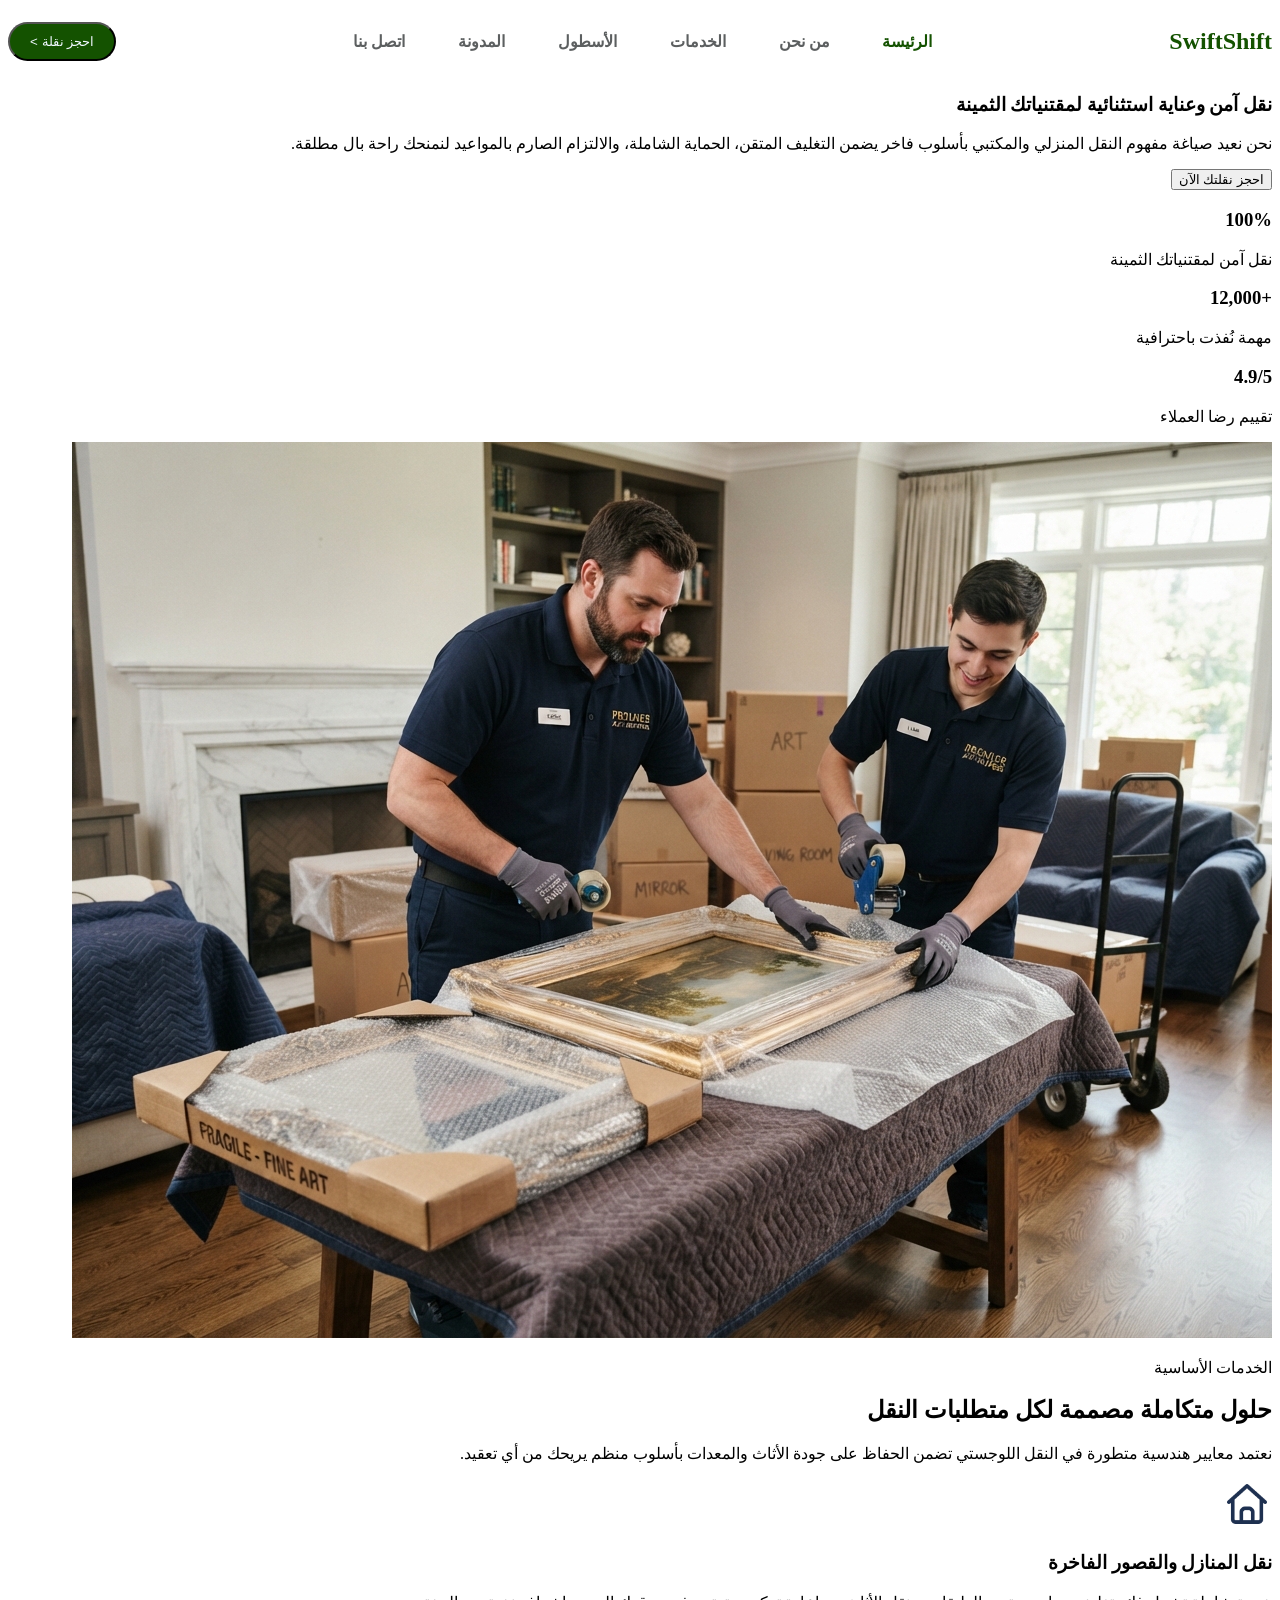
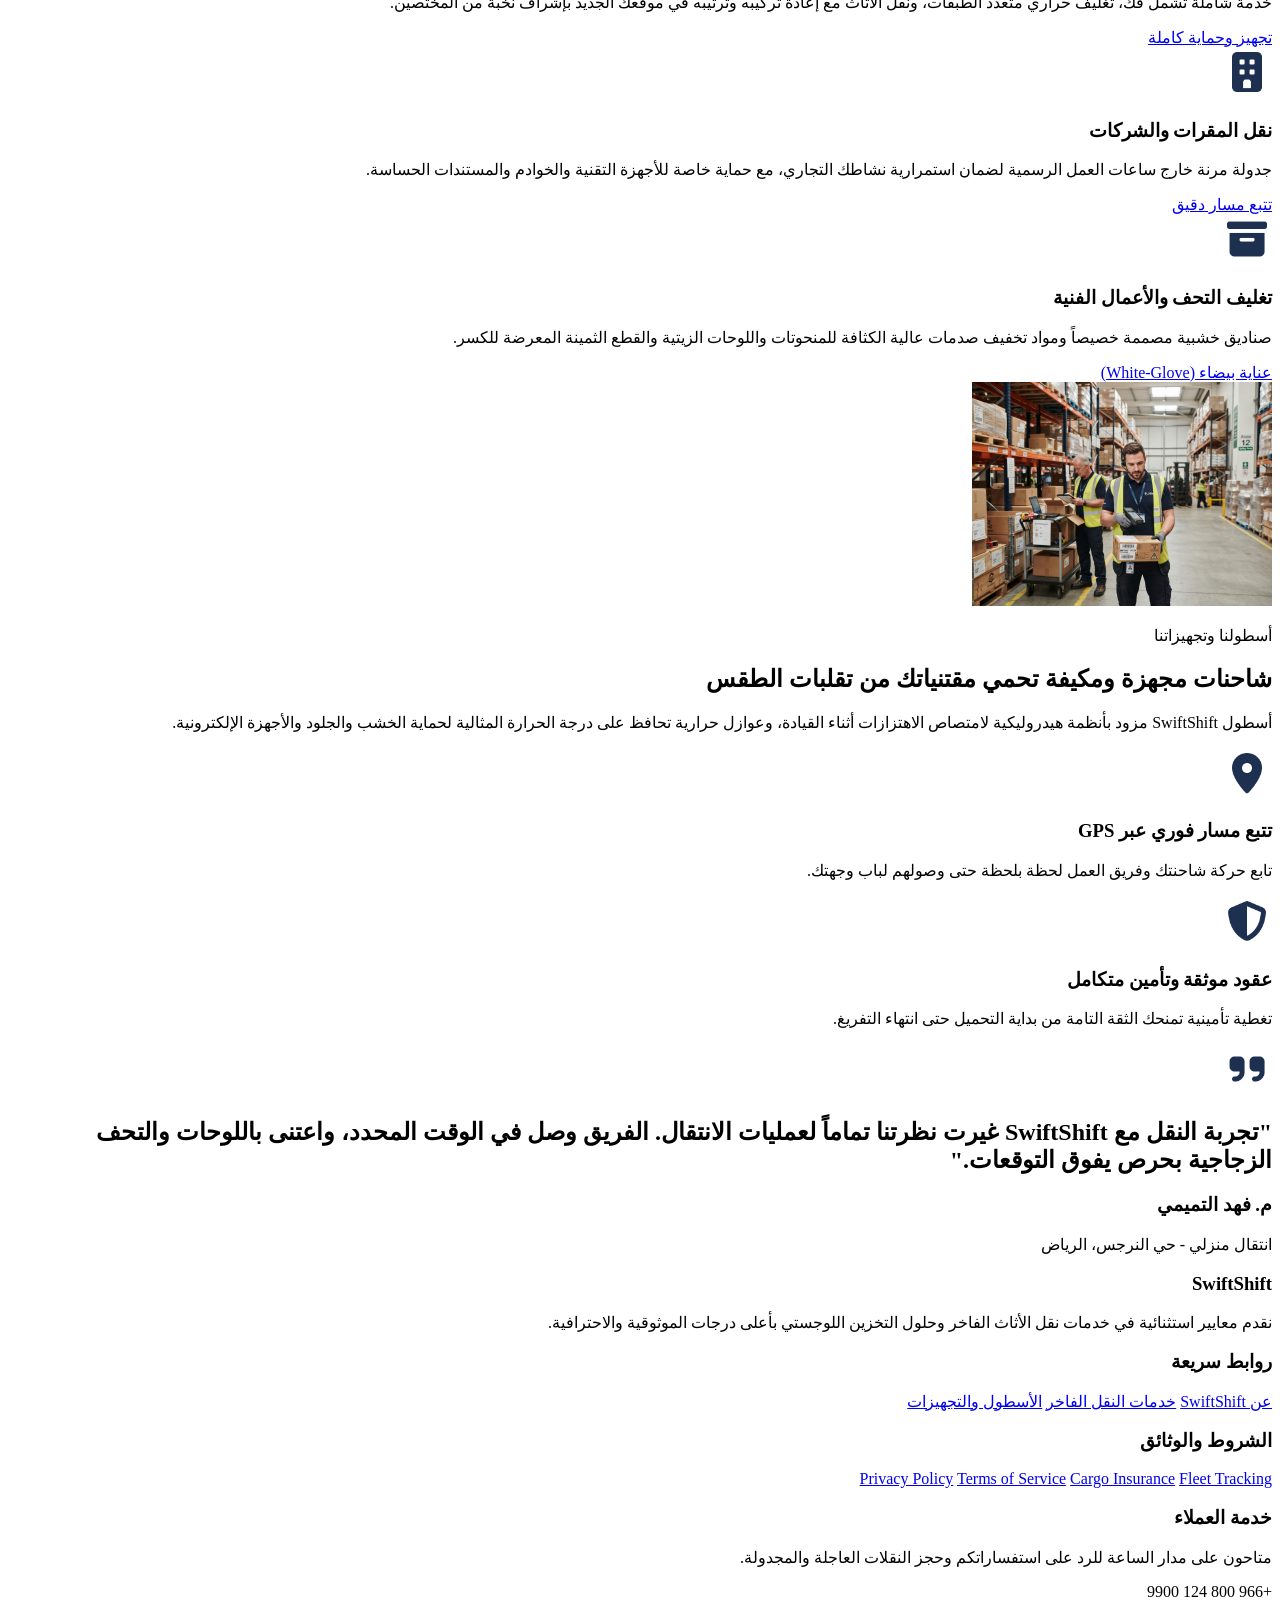
==== html/index.html @ 87a28ff9 "Initial commit for C01 Navbar" ====
<!DOCTYPE html>
<html lang="ar" dir="rtl">
<head>
    <meta charset="UTF-8">
    <meta name="viewport" content="width=device-width, initial-scale=1.0">
    <link rel="stylesheet" href="../css/index.css">
    <title>Home</title>
</head>
<body>
    <header>
        
        <nav>
            <h2>SwiftShift</h2>
            <ul>
                <li><a class="active" href="index.html">الرئيسة</a></li>
                <li><a href="about.html">من نحن</a></li>
                <li><a href="services.html">الخدمات</a></li>
                <li><a href="fleet.html">الأسطول</a></li>
                <li><a href="blog.html">المدونة</a></li>
                <li><a href="contact.html">اتصل بنا</a></li>
            </ul>
            <button>احجز نقلة ></button>
        </nav>
    </header>
    <main>
        <section class="sec1">
            <article>
            <h1>نقل آمن وعناية استثنائية لمقتنياتك الثمينة</h1>
            <p>نحن نعيد صياغة مفهوم النقل المنزلي والمكتبي بأسلوب فاخر يضمن التغليف المتقن، الحماية الشاملة، والالتزام الصارم بالمواعيد لنمنحك راحة بال مطلقة.</p>
            </article>

            <button class="btn">احجز نقلتك الآن</button>
            <section>
                <article>
                    <h3>100%</h3>
                    <p>نقل آمن لمقتنياتك الثمينة</p>
                </article>

                <article>
                    <h3>+12,000</h3>
                    <p>مهمة نُفذت باحترافية</p>
                </article>

                <article>
                    <h3>4.9/5</h3>
                    <p>تقييم رضا العملاء</p>
                </article>
            </section>
            <img src="../assets/images/screen1.png" alt="img">
        </section>
        
        <section>
            <article>
                <p>الخدمات الأساسية</p>
                <h2>حلول متكاملة مصممة لكل متطلبات النقل</h2>
                <P>نعتمد معايير هندسية متطورة في النقل اللوجستي تضمن الحفاظ على جودة الأثاث والمعدات بأسلوب منظم يريحك من أي تعقيد.</P>
            </article>

            <section>
                <div>
                    <img height="50" width="50" src="../assets/images/house-regular.png" alt="house image">
                    <h3>نقل المنازل والقصور الفاخرة</h3>
                    <p>خدمة شاملة تشمل فك، تغليف حراري متعدد الطبقات، ونقل الأثاث مع إعادة تركيبه وترتيبه في موقعك الجديد بإشراف نخبة من المختصين.</p>
                    <a href="#">تجهيز وحماية كاملة </a>
                </div>

                <div>
                    <img height="50" width="50" src="../assets/images/building-solid.png" alt="house image">
                    <h3>نقل المقرات والشركات</h3>
                    <p>جدولة مرنة خارج ساعات العمل الرسمية لضمان استمرارية نشاطك التجاري، مع حماية خاصة للأجهزة التقنية والخوادم والمستندات الحساسة.</p>
                    <a href="#">تتبع مسار دقيق</a>  
                </div>

                <div>
                    <img height="50" width="50" src="../assets/images/box-archive-solid.png" alt="house image">
                    <h3>تغليف التحف والأعمال الفنية</h3>
                    <p>صناديق خشبية مصممة خصيصاً ومواد تخفيف صدمات عالية الكثافة للمنحوتات واللوحات الزيتية والقطع الثمينة المعرضة للكسر.</p>
                    <a href="#">عناية بيضاء (White-Glove)</a>  
                </div>

            </section>
        </section>
            

            <section>
                <img width="300" src="../assets/images/screen2.png" alt="img">
                <article>
                    <p>أسطولنا وتجهيزاتنا</p>
                    <h2>شاحنات مجهزة ومكيفة تحمي مقتنياتك من تقلبات الطقس</h2>
                    <P>أسطول SwiftShift مزود بأنظمة هيدروليكية لامتصاص الاهتزازات أثناء القيادة، وعوازل حرارية تحافظ على درجة الحرارة المثالية لحماية الخشب والجلود والأجهزة الإلكترونية.</P>
                </article>

                <article>
                    <img width="50" height="50" src="../assets/images/location-dot-solid.png" alt="img">
                    <h3>تتبع مسار فوري عبر GPS</h3>
                    <p>تابع حركة شاحنتك وفريق العمل لحظة بلحظة حتى وصولهم لباب وجهتك.</p>
                </article>

                <article>
                    <img width="50" height="50" src="../assets/images/shield-halved-solid.png" alt="img">
                    <h3>عقود موثقة وتأمين متكامل</h3>
                    <p>تغطية تأمينية تمنحك الثقة التامة من بداية التحميل حتى انتهاء التفريغ.</p>
                </article>
            </section>

            <section>
                <img width="50" height="50" src="../assets/images/quote-right-solid.png" alt="img">
                <h2>"تجربة النقل مع SwiftShift غيرت نظرتنا تماماً لعمليات الانتقال. الفريق وصل في الوقت المحدد، واعتنى باللوحات والتحف الزجاجية بحرص يفوق التوقعات."</h2>
                <h3>م. فهد التميمي</h3>
                <p>انتقال منزلي - حي النرجس، الرياض</p>
            </section>
        </section>

    </main>
    <footer>
        <section>
            <h3>SwiftShift</h3>
            <p>نقدم معايير استثنائية في خدمات نقل الأثاث الفاخر وحلول التخزين اللوجستي بأعلى درجات الموثوقية والاحترافية.</p>
        </section>

        <section>
            <h3>روابط سريعة</h3>
            <a href="about.html">عن SwiftShift</a>
            <a href="#">خدمات النقل الفاخر</a>
            <a href="fleet.html">الأسطول والتجهيزات</a>
        </section>

        <section>
            <h3>الشروط والوثائق</h3>
            <a href="privacy.html">Privacy Policy</a>
            <a href="terms.html">Terms of Service</a>
            <a href="#">Cargo Insurance</a>
            <a href="fleet.html">Fleet Tracking</a>
            </section>

        <section>
            <h3>خدمة العملاء</h3>
            <p>متاحون على مدار الساعة للرد على استفساراتكم وحجز النقلات العاجلة والمجدولة.</p>
            <p>+966 800 124 9900</p>
        </section>
    </footer>
</body>
</html>
---- css/index.css ----
@import 'nav.css';
*, *::before, *::after {
    box-sizing: border-box;
  }
  img {
    max-width: 100%;
    height: auto; 
    object-fit: cover; 
  }
  .cards {
    display: grid;
    grid-template-columns: repeat(auto-fit, minmax(240px, 1fr));
    gap: 1rem;
  }
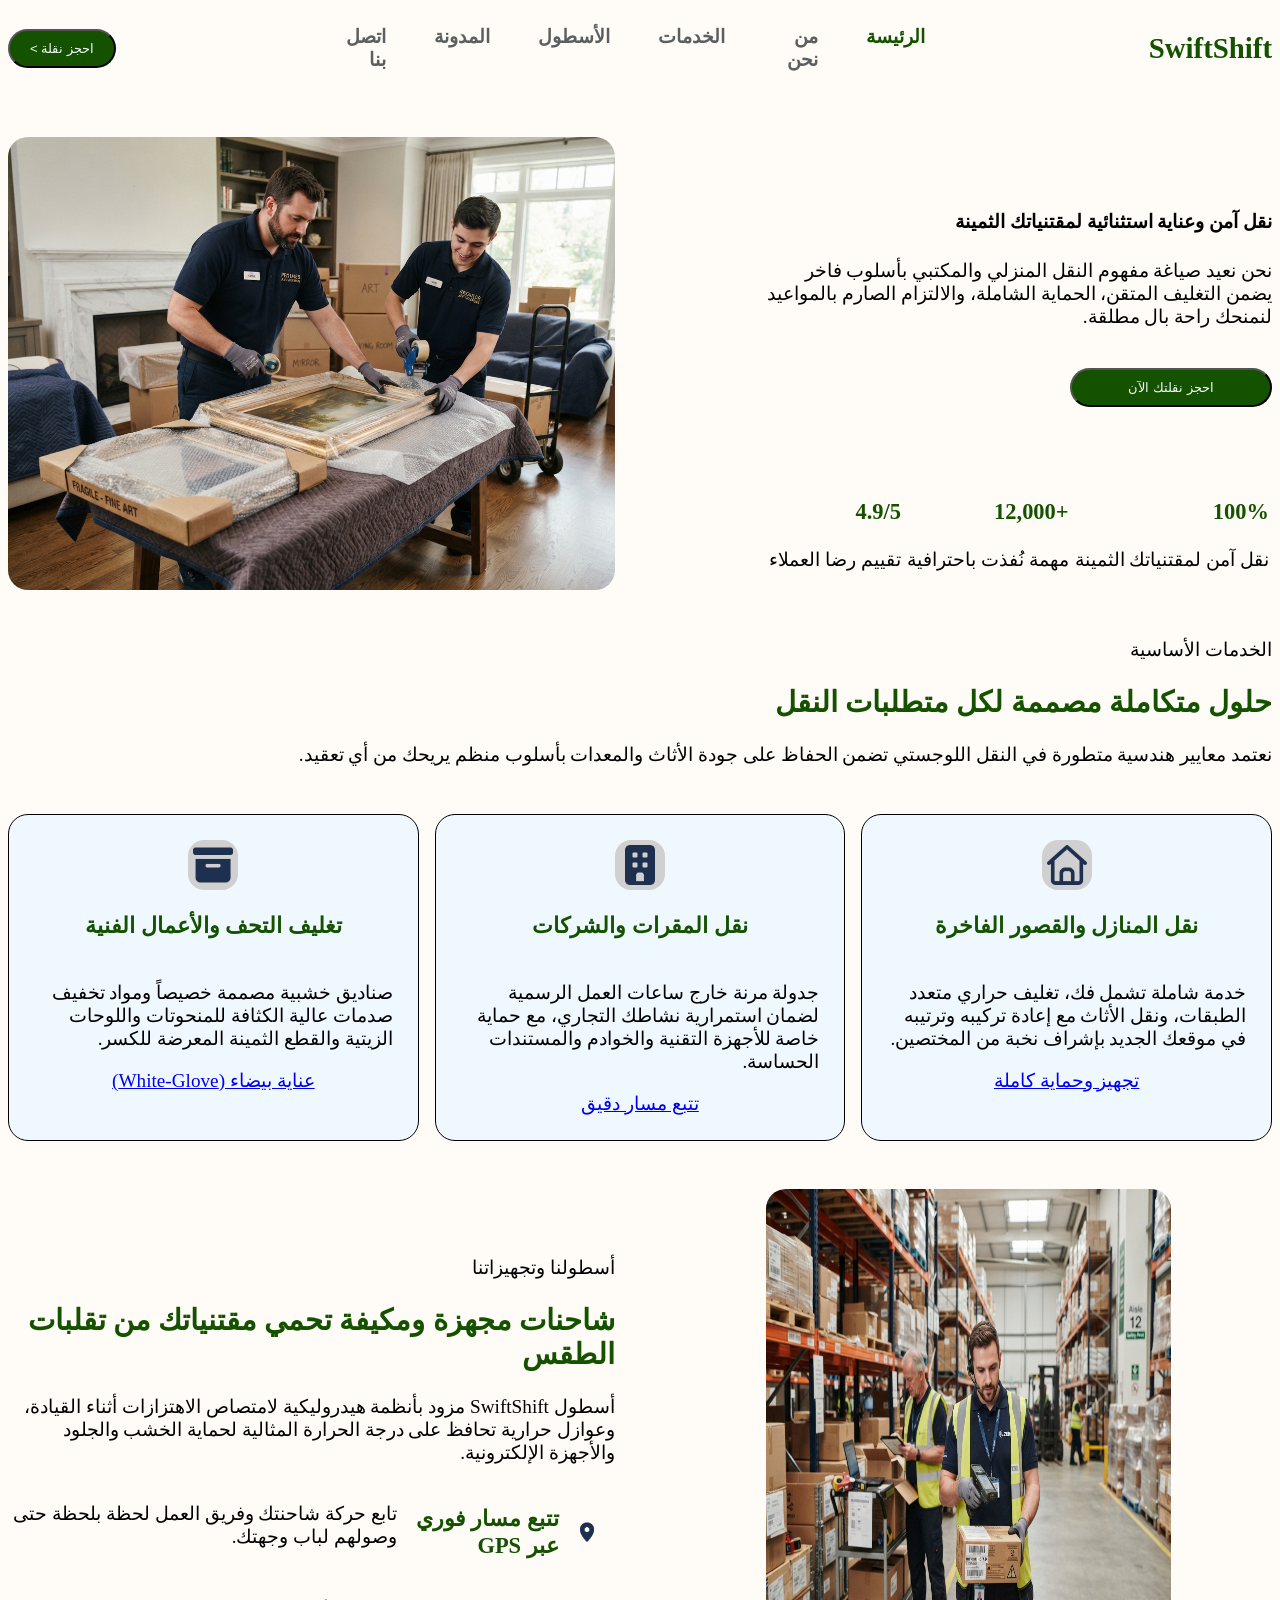
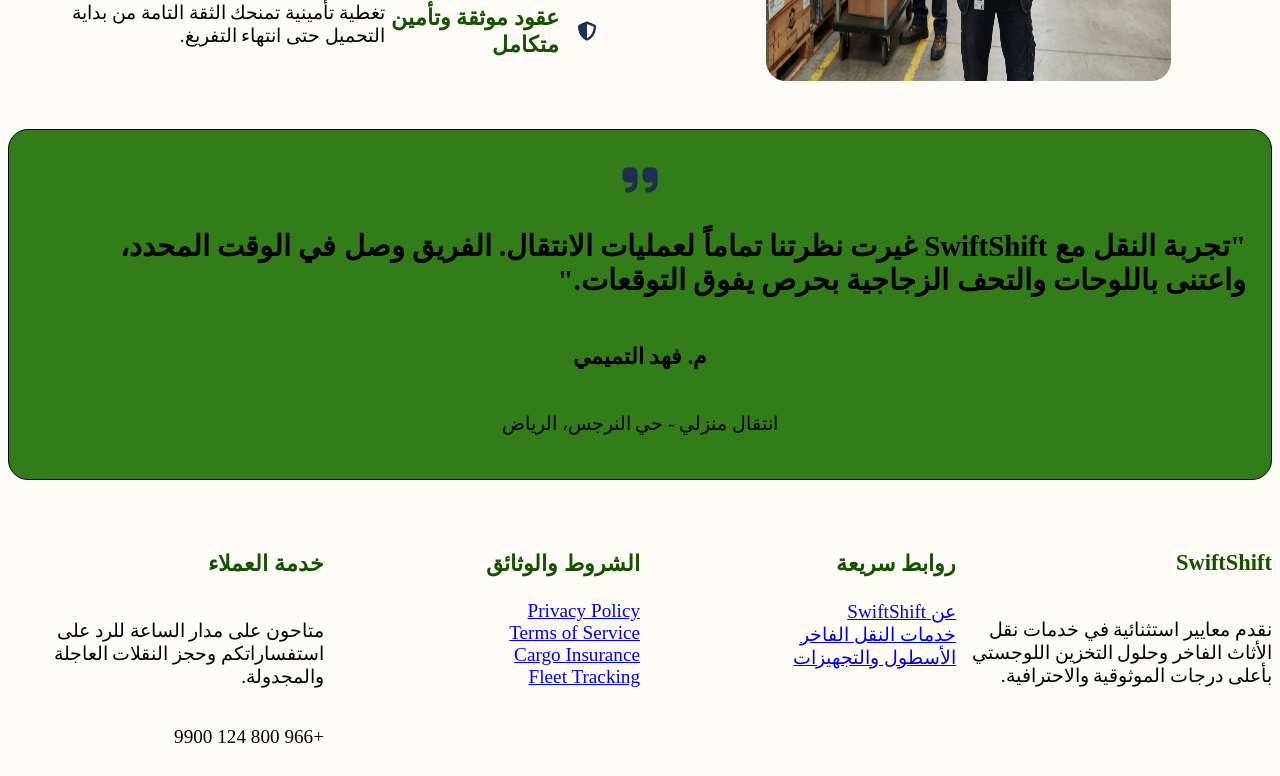
==== commit a20082cd: "final css/html project" ====
--- a/html/index.html
+++ b/html/index.html
@@ -3,7 +3,7 @@
 <head>
     <meta charset="UTF-8">
     <meta name="viewport" content="width=device-width, initial-scale=1.0">
-    <link rel="stylesheet" href="../css/index.css">
+    <link rel="stylesheet" href="../css/style.css">
     <title>Home</title>
 </head>
 <body>
@@ -23,14 +23,15 @@
         </nav>
     </header>
     <main>
-        <section class="sec1">
+        <section class="hero">
+            <section class="right">
             <article>
             <h1>نقل آمن وعناية استثنائية لمقتنياتك الثمينة</h1>
             <p>نحن نعيد صياغة مفهوم النقل المنزلي والمكتبي بأسلوب فاخر يضمن التغليف المتقن، الحماية الشاملة، والالتزام الصارم بالمواعيد لنمنحك راحة بال مطلقة.</p>
             </article>
 
             <button class="btn">احجز نقلتك الآن</button>
-            <section>
+            <section class="statistics" >
                 <article>
                     <h3>100%</h3>
                     <p>نقل آمن لمقتنياتك الثمينة</p>
@@ -46,32 +47,33 @@
                     <p>تقييم رضا العملاء</p>
                 </article>
             </section>
+            </section>
             <img src="../assets/images/screen1.png" alt="img">
         </section>
         
-        <section>
-            <article>
+        <section >
+            <article class="cardsT">
                 <p>الخدمات الأساسية</p>
                 <h2>حلول متكاملة مصممة لكل متطلبات النقل</h2>
                 <P>نعتمد معايير هندسية متطورة في النقل اللوجستي تضمن الحفاظ على جودة الأثاث والمعدات بأسلوب منظم يريحك من أي تعقيد.</P>
             </article>
 
-            <section>
-                <div>
+            <section class="cards">
+                <div class="card">
                     <img height="50" width="50" src="../assets/images/house-regular.png" alt="house image">
                     <h3>نقل المنازل والقصور الفاخرة</h3>
                     <p>خدمة شاملة تشمل فك، تغليف حراري متعدد الطبقات، ونقل الأثاث مع إعادة تركيبه وترتيبه في موقعك الجديد بإشراف نخبة من المختصين.</p>
                     <a href="#">تجهيز وحماية كاملة </a>
                 </div>
 
-                <div>
+                <div class="card">
                     <img height="50" width="50" src="../assets/images/building-solid.png" alt="house image">
                     <h3>نقل المقرات والشركات</h3>
                     <p>جدولة مرنة خارج ساعات العمل الرسمية لضمان استمرارية نشاطك التجاري، مع حماية خاصة للأجهزة التقنية والخوادم والمستندات الحساسة.</p>
                     <a href="#">تتبع مسار دقيق</a>  
                 </div>
 
-                <div>
+                <div class="card">
                     <img height="50" width="50" src="../assets/images/box-archive-solid.png" alt="house image">
                     <h3>تغليف التحف والأعمال الفنية</h3>
                     <p>صناديق خشبية مصممة خصيصاً ومواد تخفيف صدمات عالية الكثافة للمنحوتات واللوحات الزيتية والقطع الثمينة المعرضة للكسر.</p>
@@ -82,28 +84,30 @@
         </section>
             
 
-            <section>
-                <img width="300" src="../assets/images/screen2.png" alt="img">
+            <section class="hero2">
+                <img src="../assets/images/screen2.png" alt="img">
+                <section class="right">
                 <article>
                     <p>أسطولنا وتجهيزاتنا</p>
                     <h2>شاحنات مجهزة ومكيفة تحمي مقتنياتك من تقلبات الطقس</h2>
                     <P>أسطول SwiftShift مزود بأنظمة هيدروليكية لامتصاص الاهتزازات أثناء القيادة، وعوازل حرارية تحافظ على درجة الحرارة المثالية لحماية الخشب والجلود والأجهزة الإلكترونية.</P>
                 </article>
-
-                <article>
-                    <img width="50" height="50" src="../assets/images/location-dot-solid.png" alt="img">
+                
+                <article class="a1">
+                    <img  src="../assets/images/location-dot-solid.png" alt="img">
                     <h3>تتبع مسار فوري عبر GPS</h3>
                     <p>تابع حركة شاحنتك وفريق العمل لحظة بلحظة حتى وصولهم لباب وجهتك.</p>
                 </article>
 
-                <article>
-                    <img width="50" height="50" src="../assets/images/shield-halved-solid.png" alt="img">
+                <article class="a1">
+                    <img src="../assets/images/shield-halved-solid.png" alt="img">
                     <h3>عقود موثقة وتأمين متكامل</h3>
                     <p>تغطية تأمينية تمنحك الثقة التامة من بداية التحميل حتى انتهاء التفريغ.</p>
                 </article>
             </section>
+            </section>
 
-            <section>
+            <section class="qoute">
                 <img width="50" height="50" src="../assets/images/quote-right-solid.png" alt="img">
                 <h2>"تجربة النقل مع SwiftShift غيرت نظرتنا تماماً لعمليات الانتقال. الفريق وصل في الوقت المحدد، واعتنى باللوحات والتحف الزجاجية بحرص يفوق التوقعات."</h2>
                 <h3>م. فهد التميمي</h3>
--- a/css/style.css
+++ b/css/style.css
@@ -0,0 +1,287 @@
+
+   *, *::before, *::after {
+    box-sizing: border-box;
+  }
+  
+  body {
+    font-size: clamp(0.9rem, 1.5vw, 1.5rem);
+    background-color: rgb(255, 252, 247);
+  }
+  
+  section {
+    margin-top: 3rem;
+  }
+  
+  h2, h3 {
+    color: #145200;
+  }
+  
+  button {
+    width: 100%;
+    color: aliceblue;
+    background-color: #145200;
+    padding: 0.625rem 1.25rem;
+    border-radius: 1.25rem;
+    border-color: black;
+
+    &:focus-visible,
+    &:hover {
+      cursor: pointer;
+      background-color: #2E6B19;
+    }
+  }
+  
+
+  nav {
+    display: flex;
+    flex-direction: column;
+    gap: 1rem;
+    align-items: center;
+  
+    ul {
+      font-weight: bold;
+      list-style: none;
+      display: flex;
+      flex-direction: column;
+      justify-content: space-around;
+      padding: 0;
+      margin: 0;
+  
+      li {
+        a {
+          text-decoration: none;
+          color: #5C5F60;
+  
+          &.active {
+            color: #145200;
+          }
+  
+          &:focus-visible,
+          &:hover {
+            color: #145200;
+          }
+        }
+      }
+    }
+  
+    h2 {
+      font-weight: bold;
+      color: #145200;
+    }
+  
+    button {
+      width: auto;
+      color: aliceblue;
+      background-color: #145200;
+      padding: 0.625rem 1.25rem;
+      border-radius: 1.25rem;
+      border-color: black;
+  
+      &:focus-visible,
+      &:hover {
+        cursor: pointer;
+        background-color: #2E6B19;
+      }
+    }
+  }
+  
+
+  .cards {
+    display: grid;
+    grid-template-columns: repeat(auto-fit, minmax(250px, 1fr));
+    gap: 1rem;
+  
+    .card {
+      background-color: aliceblue;
+      border-radius: 1.25rem;
+      padding: 25px;
+      border: 1px solid black;
+      display: flex;
+      flex-direction: column;
+      align-items: center;
+  
+      img {
+       
+        background-color: rgb(209, 208, 208);
+        border-radius: 1rem;
+      }
+  
+      button {
+        margin-top: auto;
+      }
+    }
+  }
+  
+
+  .hero {
+    display: flex;
+    flex-direction: column;
+    gap: 1.5rem;
+
+   
+  
+    img {
+      border-radius: 1.25rem;
+      width: 100%;
+      height: 100%;
+    }
+  
+    .right {
+      display: flex;
+      flex-direction: column;
+      justify-content: space-between;
+  
+      .statistics {
+        display: flex;
+        flex-direction: row;
+        justify-content: space-around;
+      }
+    }
+  }
+.cardsT{
+  justify-items:center;
+}
+  .hero2 {
+    display: flex;
+    flex-direction: column;
+    gap: 1.5rem;
+  
+    > img {
+      border-radius: 1.25rem;
+      width: 100%;
+      height: 100%;
+    }
+  
+    .right {
+      display: flex;
+      flex-direction: column;
+      justify-content: space-between;
+  
+      .a1 {
+        display: flex;
+        flex-direction: row;
+        justify-content: space-around;
+  
+        img {
+          width: 1.5rem;
+          height: 1.5rem;
+          align-self: center;
+          margin: 1rem;
+        }
+      }
+    }
+  }
+  
+
+  .qoute {
+    background-color: #327c19;
+    border-radius: 1.25rem;
+    padding: 25px;
+    border: 1px solid black;
+    display: flex;
+    flex-direction: column;
+    align-items: center;
+  
+    h2, h3, p {
+      color: black;
+    }
+  
+    img {
+      height: 50px;
+      width: 50px;
+      border-radius: 1rem;
+    }
+  
+    button {
+      margin-top: auto;
+    }
+  }
+  
+
+  footer {
+    display: grid;
+    grid-template-columns: 1fr;
+    gap: 1.5rem;
+    padding: auto;
+  
+    section {
+      display: flex;
+      flex-direction: column;
+    }
+  }
+  .form{
+    width: 60%;
+    background-color: aliceblue;
+    border-radius: 1.25rem;
+    padding: 25px;
+    border: 1px solid black;
+  }
+  form{
+    display: grid;
+    grid-template-columns: 1fr;
+    grid-template-rows: repeat(4,1fr);
+      label{
+        font-weight:bold;
+      }
+  }
+  @media (min-width: 48rem) {
+
+    nav {
+      flex-direction: row;
+      justify-content: space-between;
+  
+      ul {
+        width: 50%;
+        justify-content: space-around;
+        flex-direction: row;
+  
+        li {
+          margin: 0 1.5rem;
+        }
+      }
+    }
+  
+
+    .hero {
+      display: grid;
+      grid-template-columns: repeat(5, 1fr);
+      gap: 0;
+  
+      button {
+        width: 40%;
+      }
+  
+      img {
+        margin-right: 20%;
+        width: 80%;
+        grid-column: 3 / 6;
+      }
+  
+      .right {
+        grid-column: 1 / 3;
+      }
+    }
+
+    .hero2 {
+      display: grid;
+      grid-template-columns: repeat(5, 1fr);
+      gap: 0;
+  
+      > img {
+        margin-right: 20%;
+        width: 80%;
+        height: 100%;
+        grid-column: 1 / 3;
+      }
+  
+      .right {
+        grid-column: 3 / 6;
+        margin-right: 20%;
+      }
+    }
+
+    footer {
+      grid-template-columns: repeat(4, 1fr);
+      gap: 0;
+    }
+  }
